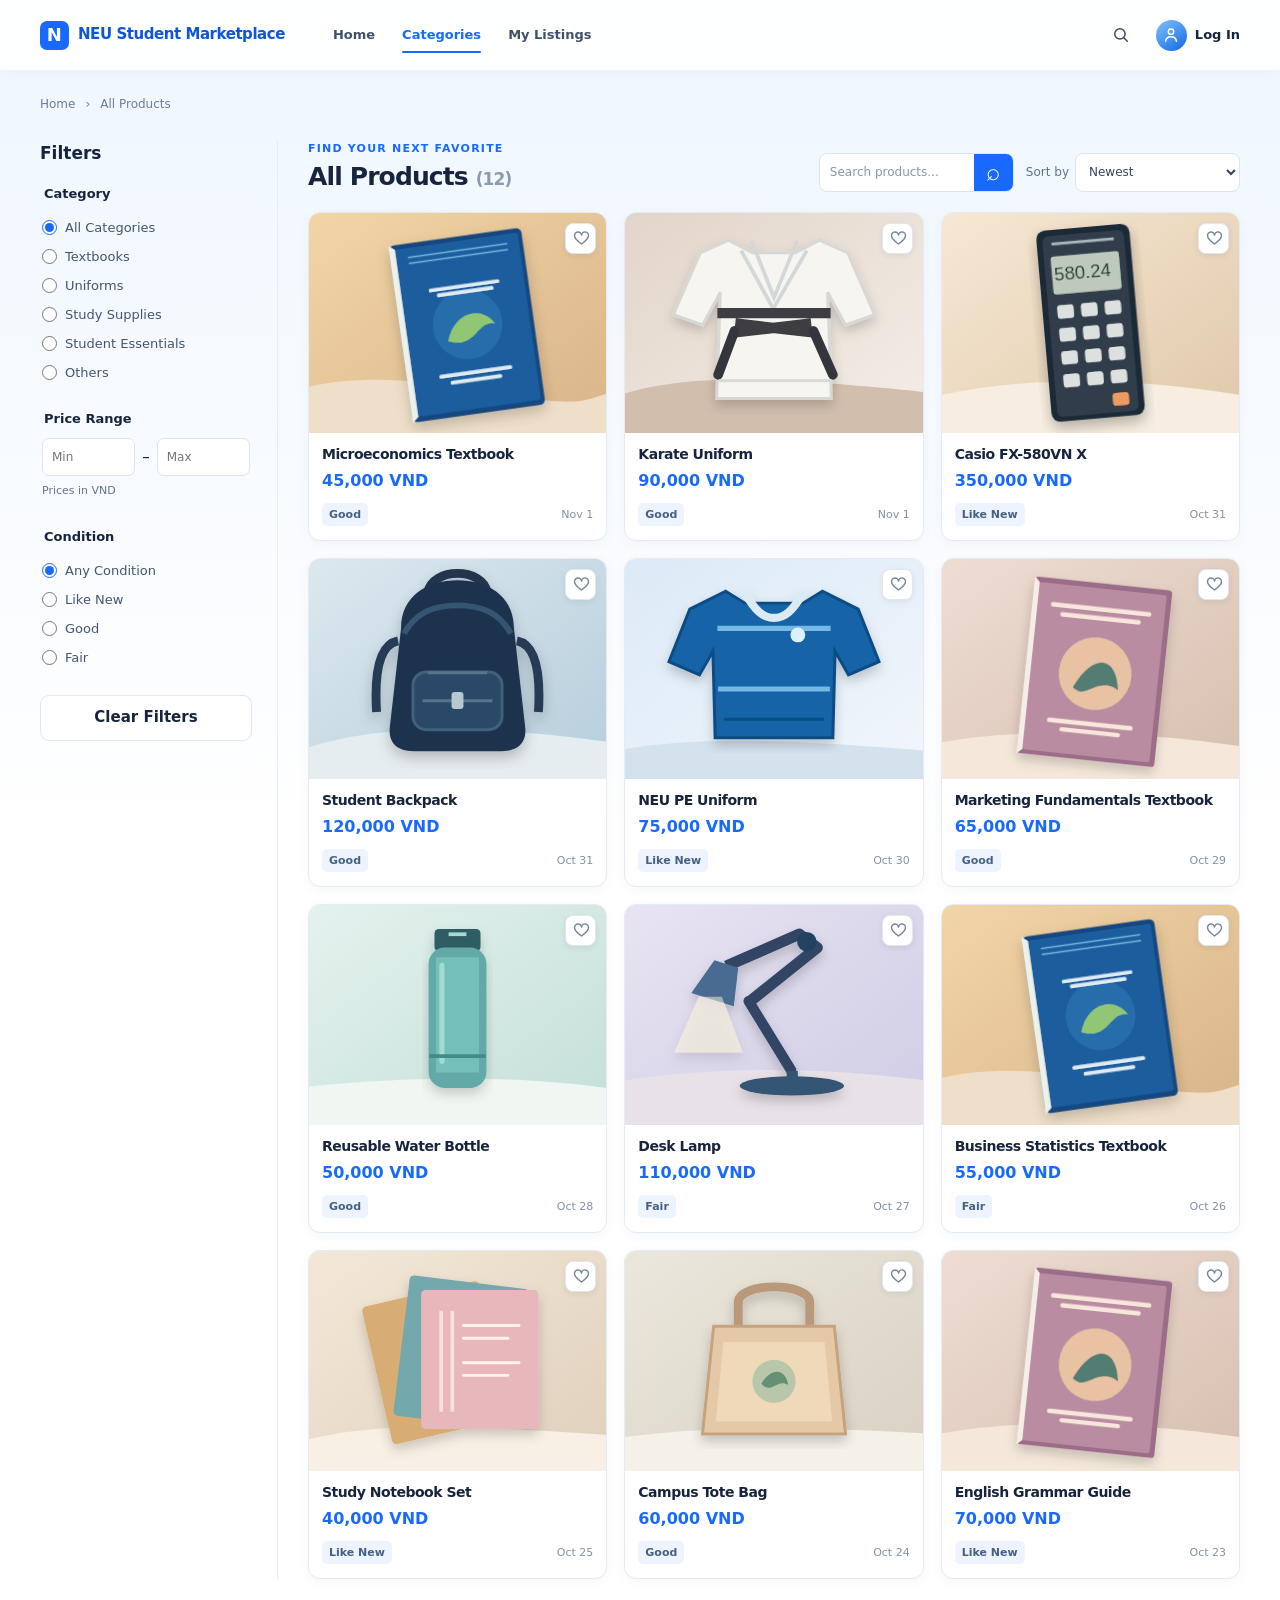
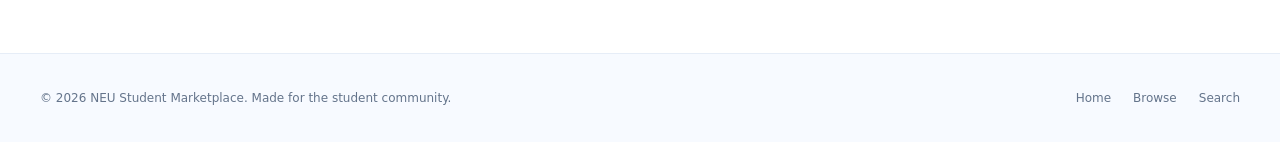
==== frontend/pages/browse.html @ 2f19b5b0 "feat(frontend): build home browse and search pages" ====
<!doctype html>
<html lang="en">
<head>
  <meta charset="utf-8">
  <meta name="viewport" content="width=device-width, initial-scale=1">
  <meta name="description" content="Browse and filter second-hand items listed by NEU students.">
  <link rel="icon" href="../assets/favicon.svg" type="image/svg+xml">
  <title>Browse | NEU Student Marketplace</title>
  <link rel="stylesheet" href="../css/base.css">
  <link rel="stylesheet" href="../css/components.css">
</head>
<body data-page="browse" data-root="..">
  <header class="site-header" id="site-header"></header>
  <main class="site-main catalog-main">
    <nav class="breadcrumbs" aria-label="Breadcrumb"><a href="../index.html">Home</a><span aria-hidden="true">›</span><span aria-current="page">All Products</span></nav>
    <div class="catalog-layout">
      <aside class="filter-sidebar" aria-label="Product filters">
        <details class="filter-disclosure" open><summary><span>Filters</span><span class="filter-chevron" aria-hidden="true">⌄</span></summary><div id="filters"></div></details>
      </aside>
      <section class="catalog-content" aria-labelledby="catalog-title">
        <div class="catalog-toolbar"><div><p class="section-kicker">Find your next favorite</p><h1 id="catalog-title">All Products <span id="result-count" class="result-count"></span></h1></div><div class="toolbar-actions"><form class="search-form toolbar-search" action="search.html" method="get" role="search"><label class="sr-only" for="browse-search">Search products</label><input id="browse-search" type="search" name="q" placeholder="Search products..."><button type="submit" aria-label="Search products">⌕</button></form><label class="sort-label" for="sort-select">Sort by <select id="sort-select" name="sort"><option value="newest">Newest</option><option value="price_asc">Price: Low to High</option><option value="price_desc">Price: High to Low</option></select></label></div></div>
        <div id="catalog-status" class="content-status" role="status">Loading listings…</div>
        <div id="product-grid" class="product-grid catalog-grid" aria-live="polite"></div>
        <div id="empty-state" class="empty-state" hidden><div class="empty-icon" aria-hidden="true">⌕</div><h2>No matching items found</h2><p>Try another category or adjust your filters.</p><button class="button button-primary" id="clear-empty" type="button">Clear Filters</button></div>
      </section>
    </div>
  </main>
  <footer class="site-footer" id="site-footer"></footer>
  <script type="module" src="../js/catalog.js"></script>
</body>
</html>
---- frontend/css/base.css ----
:root{--primary:#1769ff;--primary-dark:#0b4dd5;--bg:#f5f9ff;--surface:#fff;--text:#17243d;--muted:#64748b;--border:#e2e8f0;--radius:14px;--shadow:0 12px 36px rgba(28,76,137,.08)}
*{box-sizing:border-box}
html{scroll-behavior:smooth}
body{margin:0;background:linear-gradient(180deg,#eef6ff 0,#f8fbff 480px,#fff 850px);color:var(--text);font:15px/1.55 Inter,ui-sans-serif,system-ui,-apple-system,BlinkMacSystemFont,"Segoe UI",sans-serif}
button,input,select{font:inherit}
button{cursor:pointer}
a{color:inherit;text-decoration:none}
img{display:block;max-width:100%}
:focus-visible{outline:3px solid #ffb829;outline-offset:3px}
.sr-only{position:absolute;width:1px;height:1px;padding:0;margin:-1px;overflow:hidden;clip:rect(0,0,0,0);white-space:nowrap;border:0}
.site-main,.header-inner,.footer-inner{width:min(1200px,calc(100% - 48px));margin-inline:auto}
.site-main{min-height:calc(100vh - 190px)}
.button{display:inline-flex;align-items:center;justify-content:center;gap:8px;min-height:42px;padding:10px 18px;border:1px solid transparent;border-radius:9px;font-weight:700;white-space:nowrap;transition:background .2s,transform .2s,box-shadow .2s}
.button:hover{transform:translateY(-2px)}
.button-primary{background:var(--primary);color:#fff;box-shadow:0 6px 16px rgba(23,105,255,.16)}
.button-primary:hover{background:var(--primary-dark)}
.button-outline{border-color:var(--border);background:#fff;color:var(--text)}
.text-link{color:var(--primary);font-weight:750;white-space:nowrap}
.text-link:hover{text-decoration:underline}
.eyebrow,.section-kicker{margin:0 0 4px;color:var(--primary);font-size:11px;font-weight:850;letter-spacing:.11em;text-transform:uppercase}
h1,h2,h3,p{margin-top:0}
h1,h2,h3{line-height:1.15;letter-spacing:-.035em}
.content-status{color:var(--muted);padding:20px 0}
.content-status:empty{display:none}
@media(max-width:640px){.site-main,.header-inner,.footer-inner{width:min(100% - 28px,1200px)}body{font-size:14px}}
---- frontend/css/components.css ----
.site-header{position:relative;z-index:10;background:rgba(255,255,255,.96);border-bottom:1px solid #edf1f8;box-shadow:0 1px 10px rgba(30,72,137,.035)}
.header-inner{height:70px;display:flex;align-items:center;gap:30px}
.brand{display:flex;align-items:center;gap:9px;color:#0b55df;font-size:15px;font-weight:850;letter-spacing:-.03em;white-space:nowrap}
.brand-mark{width:29px;height:29px;display:grid;place-items:center;border-radius:7px;color:#fff;background:var(--primary);font-size:18px;font-weight:900;line-height:1;letter-spacing:-.15em;padding-right:3px}
.desktop-nav{display:flex;align-items:center;gap:27px;margin-left:18px;height:100%}
.desktop-nav a{height:100%;display:flex;align-items:center;position:relative;color:#405069;font-size:13px;font-weight:650;white-space:nowrap}
.desktop-nav a:hover,.desktop-nav a[aria-current="page"]{color:var(--primary)}
.desktop-nav a[aria-current="page"]:after{content:"";position:absolute;bottom:17px;left:0;right:0;height:2px;border-radius:2px;background:var(--primary)}
.header-actions{display:flex;align-items:center;gap:12px;margin-left:auto}
.icon-link{width:36px;height:36px;display:grid;place-items:center;border-radius:8px;color:#394963}
.icon-link:hover{background:#eef5ff;color:var(--primary)}
.account-link{display:flex;align-items:center;gap:8px;padding-left:5px;font-size:13px;font-weight:700}
.avatar{width:31px;height:31px;display:grid;place-items:center;border-radius:50%;background:linear-gradient(145deg,#7ec2ff,#1467df);color:#fff;font-size:12px;font-weight:800}
.mobile-menu-button,.mobile-nav{display:none}
.site-footer{margin-top:74px;border-top:1px solid #e6edf7;background:#f7faff}
.footer-inner{min-height:88px;display:flex;align-items:center;justify-content:space-between;gap:20px;color:var(--muted);font-size:12px}
.footer-inner a:hover{color:var(--primary)}
.footer-links{display:flex;gap:22px}
.hero{position:relative;min-height:365px;margin-top:26px;overflow:hidden;border-radius:17px;background:#dcefff url('../assets/campus-hero.png') center/cover no-repeat;box-shadow:var(--shadow)}
.hero:before{content:"";position:absolute;inset:0;background:linear-gradient(90deg,rgba(232,245,255,.98) 0%,rgba(233,246,255,.94) 34%,rgba(235,246,255,.52) 54%,rgba(255,255,255,0) 78%)}
.hero-content{position:relative;z-index:1;max-width:640px;padding:42px 50px}
.hero h1{margin:7px 0 13px;color:#10203d;font-size:clamp(36px,4vw,52px);font-weight:850;line-height:1.04}
.hero h1 span{color:#0b54d9}
.hero p:not(.eyebrow){max-width:445px;margin-bottom:24px;color:#364c67;font-size:15px}
.search-form{display:flex;align-items:center;border:1px solid #d8e5f5;background:#fff;box-shadow:0 8px 20px rgba(17,72,142,.1)}
.hero-search{width:min(100%,480px);height:54px;padding:5px 5px 5px 14px;border-radius:9px}
.search-form input{min-width:0;flex:1;border:0;outline:0;background:transparent;color:var(--text)}
.search-form input::placeholder{color:#8796ab}
.search-icon{color:#7d92ad;font-size:27px;line-height:1;margin-right:7px;transform:rotate(-20deg)}
.hero-search button{height:43px;min-height:43px;padding:0 20px}
.home-section{margin-top:47px}
.section-heading{display:flex;align-items:end;justify-content:space-between;gap:20px;margin-bottom:19px}
.section-heading h2{margin:0;font-size:25px;font-weight:800}
.category-grid{display:grid;grid-template-columns:repeat(5,minmax(0,1fr));gap:14px}
.category-tile{min-height:156px;padding:18px 10px 14px;display:flex;align-items:center;justify-content:center;flex-direction:column;border:1px solid rgba(23,105,255,.04);border-radius:13px;text-align:center;transition:transform .2s,box-shadow .2s}
.category-tile:hover{transform:translateY(-4px);box-shadow:0 12px 25px rgba(30,80,140,.12)}
.category-tile>span:nth-child(2){font-size:14px;font-weight:800}
.category-tile small{margin-top:2px;color:#576a84;font-size:11px}
.category-art{display:grid;place-items:center;width:64px;height:64px;margin-bottom:10px;border-radius:16px;background:rgba(255,255,255,.58);font-size:36px;line-height:1}
.tile-books{background:#fff1df}.tile-uniforms{background:#e4efff}.tile-supplies{background:#e0f7e9}.tile-essentials{background:#e5f4ff}.tile-other{background:#ffe9ec}
.recent-section{margin-top:50px}
.product-grid{display:grid;gap:17px}
.home-product-grid{grid-template-columns:repeat(4,minmax(0,1fr))}
.product-card{min-width:0;position:relative;overflow:hidden;border:1px solid #e5ebf3;border-radius:12px;background:#fff;box-shadow:0 3px 12px rgba(32,69,114,.045);transition:transform .2s,box-shadow .2s}
.product-card:hover{transform:translateY(-4px);box-shadow:0 12px 28px rgba(32,69,114,.12)}
.product-image-link{display:block;position:relative;aspect-ratio:1.35;background:#f0f5fb;overflow:hidden}
.product-image-link img{width:100%;height:100%;object-fit:cover;transition:transform .25s}
.product-card:hover img{transform:scale(1.04)}
.favorite-button{position:absolute;right:10px;top:10px;z-index:1;display:grid;place-items:center;width:31px;height:31px;border:1px solid #dfe7f1;border-radius:8px;background:#fff;color:#75869a;box-shadow:0 2px 6px rgba(0,0,0,.07)}
.favorite-button:hover,.favorite-button[aria-pressed="true"]{color:#ee3857}
.favorite-button svg{width:19px;height:19px}
.product-info{padding:12px 13px 14px}
.product-title{margin:0 0 5px;font-size:14px;font-weight:800;line-height:1.35}
.product-title a:hover{color:var(--primary)}
.product-price{margin:0;color:var(--primary);font-size:16px;font-weight:850}
.product-meta{display:flex;align-items:center;justify-content:space-between;gap:8px;margin-top:9px}
.condition-badge{display:inline-flex;align-items:center;padding:3px 7px;border-radius:5px;background:#eef4ff;color:#446083;font-size:11px;font-weight:650}
.product-date{color:#8391a4;font-size:11px;white-space:nowrap}
.sell-banner{margin-top:55px;padding:27px 32px;display:flex;align-items:center;justify-content:space-between;gap:24px;border-radius:14px;background:linear-gradient(110deg,#eaf3ff,#f7fbff);border:1px solid #dceaff}
.sell-banner h2{margin:0 0 5px;font-size:23px}.sell-banner p:last-child{margin:0;color:var(--muted)}
.catalog-main{padding-top:24px}
.breadcrumbs{display:flex;align-items:center;gap:10px;margin-bottom:26px;color:#6e7e93;font-size:12px}
.breadcrumbs a:hover{color:var(--primary)}
.catalog-layout{display:grid;grid-template-columns:238px minmax(0,1fr);gap:30px}
.filter-sidebar{border-right:1px solid #e7edf5;padding-right:25px}
.filter-disclosure summary{list-style:none;display:flex;align-items:center;justify-content:space-between;margin:0 0 18px;font-size:17px;font-weight:800;cursor:default}
.filter-disclosure summary::-webkit-details-marker{display:none}.filter-chevron{display:none}
.filter-group{margin-bottom:22px;padding:0;border:0}
.filter-group legend{margin-bottom:9px;font-size:13px;font-weight:800}
.filter-option{display:flex;align-items:center;gap:8px;min-height:29px;color:#45556e;font-size:13px;cursor:pointer}
.filter-option input{accent-color:var(--primary);width:15px;height:15px;margin:0}
.price-inputs{display:flex;align-items:center;gap:7px}
.price-inputs input{width:calc(50% - 10px);height:38px;padding:0 9px;border:1px solid #dce5f0;border-radius:7px;background:#fff;font-size:12px}
.price-inputs span{color:#a2afbf}
.filter-hint,.filter-error{margin:6px 0 0;color:var(--muted);font-size:11px}
.filter-error{color:#b4233b}
.clear-filter-button{width:100%;margin-top:1px}
.catalog-toolbar{display:flex;align-items:end;justify-content:space-between;gap:18px;margin:0 0 20px}
.catalog-toolbar h1{margin:0;font-size:25px;font-weight:820;line-height:1.25}
.result-count{color:#8b9bae;font-size:17px;font-weight:650}
#query-label{color:var(--primary);overflow-wrap:anywhere}
.toolbar-actions{display:flex;align-items:center;gap:12px}
.toolbar-search{width:195px;height:39px;border-radius:8px;box-shadow:none}
.toolbar-search input{padding-left:10px;font-size:12px}
.toolbar-search button{width:39px;height:37px;border:0;border-radius:0 7px 7px 0;background:var(--primary);color:#fff;font-size:24px;line-height:1}
.sort-label{display:flex;align-items:center;gap:6px;color:#62728a;font-size:12px;white-space:nowrap}
.sort-label select{max-width:170px;height:39px;padding:0 25px 0 9px;border:1px solid #dce5f0;border-radius:8px;background:#fff;color:#34445b;font-size:12px}
.catalog-grid{grid-template-columns:repeat(3,minmax(0,1fr))}
.empty-state{padding:70px 20px;text-align:center;border:1px dashed #d5e2f2;border-radius:14px;background:#f9fbff}
.empty-state[hidden]{display:none}
.empty-icon{width:62px;height:62px;display:grid;place-items:center;margin:0 auto 15px;border-radius:50%;background:#e8f1ff;color:var(--primary);font-size:40px;line-height:1;transform:rotate(-20deg)}
.empty-state h2{margin-bottom:6px;font-size:21px}.empty-state p{color:var(--muted)}
@media(max-width:1050px){.header-inner{gap:16px}.desktop-nav{gap:17px;margin-left:2px}.catalog-layout{gap:22px;grid-template-columns:205px minmax(0,1fr)}.filter-sidebar{padding-right:18px}.toolbar-search{width:155px}.catalog-grid{gap:12px}}
@media(max-width:800px){.desktop-nav,.header-actions .icon-link,.account-label{display:none}.mobile-menu-button{display:grid;place-items:center;width:38px;height:38px;margin-left:auto;border:1px solid var(--border);border-radius:8px;background:#fff;color:#263b59;font-size:20px}.header-actions{margin-left:0}.mobile-nav{display:none;flex-direction:column;gap:0;padding:5px 24px 16px;border-top:1px solid var(--border);background:#fff}.mobile-nav.open{display:flex}.mobile-nav a{padding:11px 2px;font-weight:650}.hero-content{padding:38px 34px}.hero:before{background:linear-gradient(90deg,rgba(232,245,255,.99),rgba(232,245,255,.89) 53%,rgba(232,245,255,.14))}.category-grid{grid-template-columns:repeat(3,minmax(0,1fr))}.home-product-grid{grid-template-columns:repeat(2,minmax(0,1fr))}.catalog-layout{display:block}.filter-sidebar{padding:0;border:0}.filter-disclosure{margin-bottom:20px;border:1px solid var(--border);border-radius:10px;background:#fff}.filter-disclosure summary{margin:0;padding:11px 15px;cursor:pointer}.filter-chevron{display:inline}.filter-disclosure[open] .filter-chevron{transform:rotate(180deg)}#filters{padding:3px 15px 15px;display:grid;grid-template-columns:repeat(3,minmax(0,1fr));gap:12px}.filter-group{margin:0}.clear-filter-button{align-self:end}.catalog-grid{grid-template-columns:repeat(3,minmax(0,1fr))}}
@media(max-width:640px){.header-inner{height:60px}.brand{font-size:13px}.brand-mark{width:27px;height:27px}.hero{min-height:360px;margin-top:15px;background-position:64% center}.hero:before{background:linear-gradient(90deg,rgba(232,245,255,.98),rgba(232,245,255,.83) 70%,rgba(232,245,255,.3))}.hero-content{padding:30px 23px}.hero h1{font-size:39px}.hero p:not(.eyebrow){font-size:14px}.hero-search{margin-top:18px}.hero-search button{padding:0 12px}.home-section{margin-top:35px}.section-heading h2{font-size:22px}.category-grid{grid-template-columns:repeat(2,minmax(0,1fr));gap:10px}.category-tile{min-height:126px}.category-art{width:51px;height:51px;font-size:29px}.category-tile small{font-size:10px}.home-product-grid,.catalog-grid{grid-template-columns:repeat(2,minmax(0,1fr));gap:10px}.product-image-link{aspect-ratio:1.1}.product-info{padding:9px 10px 11px}.product-title{font-size:12px}.product-price{font-size:13px}.product-date{display:none}.sell-banner{align-items:flex-start;flex-direction:column;padding:23px}.catalog-main{padding-top:17px}.breadcrumbs{margin-bottom:15px}.catalog-toolbar{align-items:flex-start;flex-direction:column}.toolbar-actions{width:100%}.toolbar-search{flex:1}.sort-label{flex-direction:column;align-items:flex-start;gap:2px}.sort-label select{max-width:145px}.catalog-toolbar h1{font-size:22px}#filters{grid-template-columns:repeat(2,minmax(0,1fr))}.footer-inner{padding-block:20px;align-items:flex-start;flex-direction:column;gap:8px}.footer-links{gap:15px}}
@media(max-width:400px){.brand{font-size:11px}.hero h1{font-size:34px}.hero-search input{font-size:11px}.hero-search button{font-size:12px}.product-grid{gap:8px}.product-meta{margin-top:6px}.sort-label select{max-width:125px;font-size:11px}#filters{grid-template-columns:1fr 1fr}}
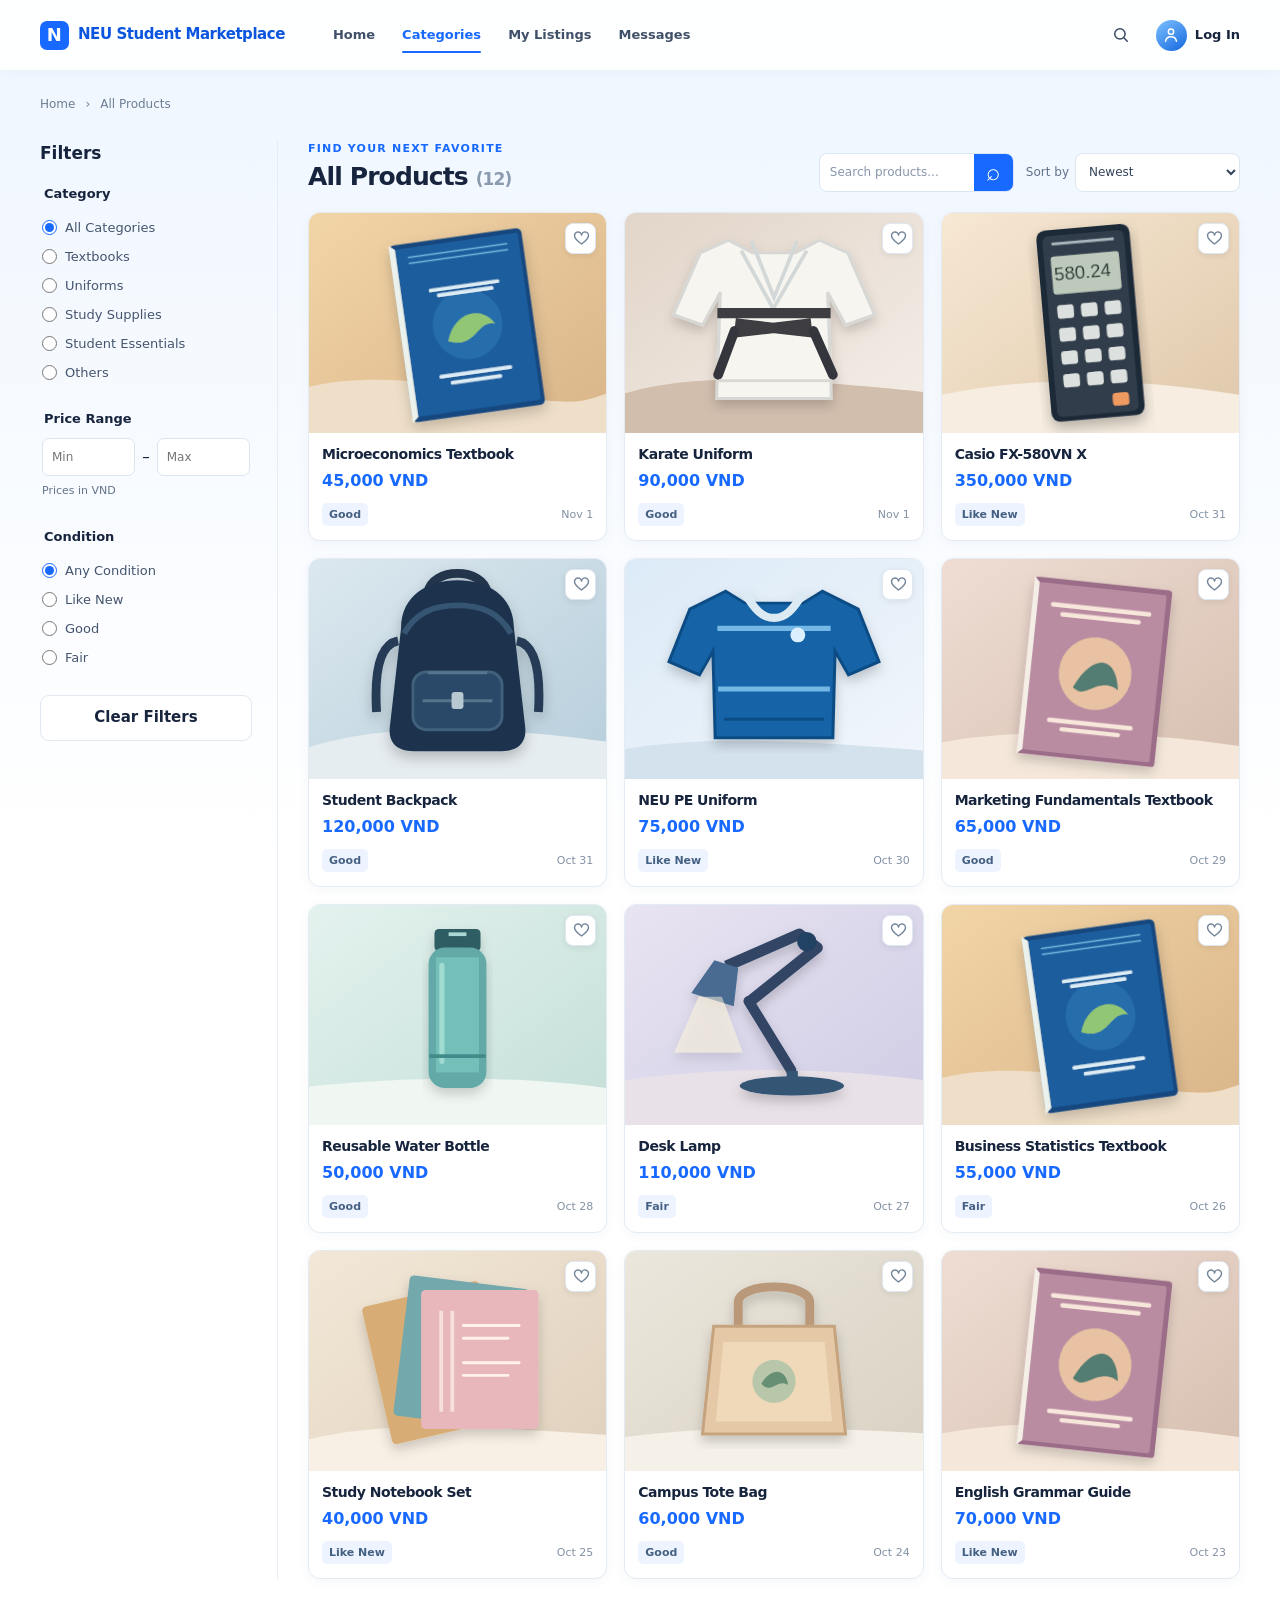
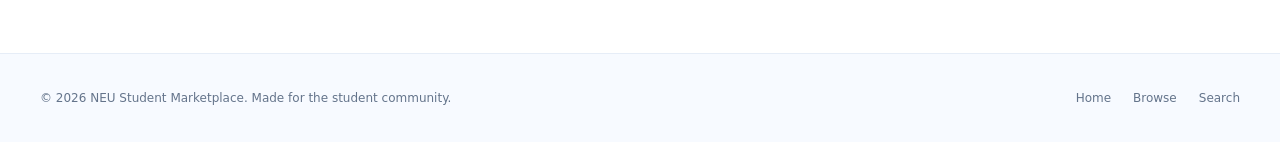
==== commit 75bea2b4: "feat(frontend): add chat and listing management for issue #4" ====
--- a/frontend/pages/browse.html
+++ b/frontend/pages/browse.html
@@ -8,6 +8,7 @@
   <title>Browse | NEU Student Marketplace</title>
   <link rel="stylesheet" href="../css/base.css">
   <link rel="stylesheet" href="../css/components.css">
+  <link rel="stylesheet" href="../css/responsive.css">
 </head>
 <body data-page="browse" data-root="..">
   <header class="site-header" id="site-header"></header>
--- a/frontend/css/responsive.css
+++ b/frontend/css/responsive.css
@@ -0,0 +1,29 @@
+/* Common audit fixes apply to FE1/FE2 without replacing their page styles. */
+[hidden]{display:none!important}
+.product-title,.detail-summary h1,.profile-heading h1,.profile-heading p,.detail-panel p,.location-box,.profile-panel>p,.breadcrumbs{overflow-wrap:anywhere}
+.breadcrumbs{flex-wrap:wrap}.header-inner{min-width:0}.session-notice{margin:0;padding:8px 24px;color:#b4233b;font-size:13px}.logout-button{border:0;background:transparent;color:var(--muted);font:inherit;cursor:pointer}
+.status-badge{display:inline-flex;align-items:center;gap:6px;padding:5px 10px;border-radius:6px;font-size:11px;font-weight:800}
+.status-badge:before{content:"";width:6px;height:6px;border-radius:50%;background:currentColor}
+.status-available{background:#e5f8eb;color:#168446}.status-reserved{background:#fff3d8;color:#a46800}.status-sold{background:#ffe9eb;color:#bc3248}
+.workspace-main{padding-block:28px}.workspace-heading{display:flex;justify-content:space-between;align-items:center;gap:16px;margin-bottom:22px}.workspace-heading h1{margin:0;font-size:30px}.workspace-notice{color:var(--muted);font-size:13px;overflow-wrap:anywhere}.workspace-notice:empty{display:none}.workspace-notice.is-error{color:#b4233b}
+.workspace-empty{padding:38px 18px;text-align:center}.workspace-empty h2{font-size:20px}.workspace-empty p{color:var(--muted)}
+/* Messaging */
+.chat-layout{display:grid;grid-template-columns:320px minmax(0,1fr);height:650px;height:min(720px,calc(100dvh - 235px));min-height:440px;overflow:hidden;border:1px solid var(--border);border-radius:var(--radius);background:var(--surface);box-shadow:var(--shadow)}
+.conversation-panel{min-width:0;overflow-y:auto;border-right:1px solid var(--border)}.conversation-panel>h2{padding:24px 20px 0;font-size:18px}.conversation-panel>.content-status,.conversation-panel>#chat-retry{margin:0 16px 14px;padding-block:8px}
+.conversation-button{display:grid;grid-template-columns:40px minmax(0,1fr);gap:10px;width:100%;padding:17px 16px;border:0;border-bottom:1px solid #edf1f7;background:white;text-align:left;color:var(--text);font:inherit;cursor:pointer}.conversation-button:hover{background:#f8fbff}.conversation-button[aria-current="true"]{background:#edf4ff;box-shadow:inset 3px 0 var(--primary)}
+.chat-avatar{display:grid;place-items:center;flex:none;width:40px;height:40px;border-radius:50%;background:#ddecff;color:#1558ba;font-weight:800;overflow:hidden}.chat-avatar img{width:100%;height:100%;object-fit:cover}
+.conversation-copy{min-width:0}.conversation-name-row{display:flex;justify-content:space-between;align-items:baseline;gap:8px}.conversation-name-row strong{overflow:hidden;text-overflow:ellipsis;white-space:nowrap;font-size:13px}.conversation-name-row time{flex:none;color:var(--muted);font-size:10px}.conversation-copy p{overflow:hidden;text-overflow:ellipsis;white-space:nowrap;font-size:12px;margin:4px 0 0;color:var(--muted)}.conversation-copy .conversation-item{color:#3c5f92;font-size:11px}
+.choose-conversation{display:flex;align-items:center;justify-content:center;flex-direction:column;padding:25px;text-align:center;color:var(--muted)}.choose-conversation h2{font-size:23px;color:var(--text)}
+.thread-panel{display:flex;flex-direction:column;min-width:0;min-height:0}.thread-heading{display:flex;align-items:center;gap:12px;min-height:78px;padding:16px 22px;border-bottom:1px solid var(--border)}.thread-heading a{font-weight:800;overflow-wrap:anywhere}#back-conversations{display:none}
+.thread-product{display:flex;align-items:center;gap:12px;margin:13px 20px 0;padding:10px;border-radius:9px;background:#f1f6ff;min-width:0}.thread-product img{width:46px;height:46px;object-fit:cover;border-radius:5px}.thread-product>span{min-width:0;flex:1;font-size:13px;font-weight:700;overflow-wrap:anywhere}.thread-product small{display:block;color:var(--primary);margin-top:3px}.thread-product .status-badge{flex:none}
+.thread-status{margin:8px 20px;color:var(--muted);font-size:12px}.thread-status:empty{display:none}
+.message-list{display:flex;flex:1;flex-direction:column;gap:14px;overflow-y:auto;overscroll-behavior:contain;list-style:none;margin:0;padding:22px 20px;min-height:0}.message{align-self:flex-start;max-width:82%;padding:11px 14px;background:#f0f3f8;border-radius:13px 13px 13px 3px}.message--out{align-self:flex-end;background:var(--primary);color:white;border-radius:13px 13px 3px 13px}.message p{margin:0;white-space:pre-wrap;overflow-wrap:anywhere;font-size:14px}.message time{display:block;margin-top:6px;font-size:10px;color:#65758b}.message--out time{color:#dceaff}
+.message-form{display:grid;grid-template-columns:minmax(0,1fr) auto;gap:10px;padding:14px 20px;border-top:1px solid var(--border)}.message-form textarea{width:100%;min-width:0;max-height:140px;resize:vertical;padding:10px 12px;border:1px solid var(--border);border-radius:8px;font:inherit;color:var(--text)}.message-form button{align-self:start}#message-error{grid-column:1/-1;margin:0;color:#b4233b;font-size:12px}#message-error:empty{display:none}
+/* Listing management */
+.management-panel{padding:0 24px 20px;border:1px solid var(--border);border-radius:var(--radius);background:white;box-shadow:var(--shadow)}.listing-tabs{display:flex;gap:22px;flex-wrap:wrap;border-bottom:1px solid var(--border);margin-bottom:8px}.listing-tabs button{min-height:54px;padding:13px 0;border:0;border-bottom:3px solid transparent;background:transparent;color:var(--muted);font:inherit;font-size:13px;font-weight:700}.listing-tabs [aria-selected="true"]{border-bottom-color:var(--primary);color:var(--primary)}
+.listing-table{width:100%;table-layout:fixed;border-collapse:collapse;text-align:left;font-size:13px}.listing-table th{padding:16px 8px;color:var(--muted);font-size:11px;font-weight:650}.listing-table th:first-child{width:35%}.listing-table th:nth-child(2){width:15%}.listing-table th:nth-child(3){width:16%}.listing-table th:nth-child(4){width:16%}.listing-table th:last-child{width:18%}.listing-table td{padding:17px 8px;border-top:1px solid var(--border);vertical-align:middle;overflow-wrap:anywhere}.listing-product{display:flex;align-items:center;gap:12px;font-weight:750}.listing-product img{flex:none;width:58px;height:58px;object-fit:cover;border-radius:7px}.listing-product span{min-width:0}.listing-price{font-weight:750;color:var(--primary)}.listing-status-select{width:100%;min-height:40px;border:1px solid var(--border);border-radius:6px;background:white;color:var(--text);font:inherit;font-size:12px;padding:6px}.listing-actions{display:flex;flex-wrap:wrap;gap:8px}.listing-actions .button{min-height:36px;padding:6px 10px;font-size:12px}.button-danger{background:#fff1f3;color:#b4233b;border-color:#f2cbd3}.button:disabled{opacity:.55;cursor:wait}
+#delete-dialog{max-width:min(440px,calc(100% - 28px));padding:28px;border:1px solid var(--border);border-radius:var(--radius);color:var(--text);box-shadow:var(--shadow)}#delete-dialog::backdrop{background:#132b4c66}#delete-description{overflow-wrap:anywhere;color:var(--muted)}#delete-error{color:#b4233b;font-size:13px}.dialog-actions{display:flex;justify-content:flex-end;gap:10px;margin-top:20px}
+@media(max-width:1050px){.desktop-nav{gap:14px;margin-left:0}.header-inner{gap:16px}.header-actions{gap:8px}.logout-button{font-size:12px}.chat-layout{grid-template-columns:275px minmax(0,1fr)}.management-panel{padding-inline:15px}.listing-tabs{gap:18px}}
+@media(max-width:800px){.header-actions .logout-button{display:none}.mobile-nav .logout-button{text-align:left;padding:11px 2px;font-weight:650;color:var(--text)}.chat-layout{grid-template-columns:240px minmax(0,1fr)}.thread-heading{padding-inline:14px}.thread-product{margin-inline:12px}.message-form{padding-inline:12px}.message-list{padding-inline:12px}}
+@media(max-width:700px){.workspace-main{padding-top:20px}.workspace-heading{align-items:flex-start;flex-wrap:wrap}.workspace-heading h1{font-size:26px}.workspace-heading>.button{font-size:12px;min-height:42px}.chat-layout{display:flex;min-height:450px;height:calc(100dvh - 215px);border-radius:10px}.conversation-panel{flex:1;border-right:0}.choose-conversation{display:none}.thread-panel{display:none;flex:1}.chat-layout.has-active .conversation-panel{display:none}.chat-layout.has-active .thread-panel{display:flex}.thread-heading{flex-wrap:wrap;padding:10px 12px;gap:8px}.thread-heading .chat-avatar{width:32px;height:32px}#back-conversations{display:inline-flex;min-height:36px;padding:5px 8px;font-size:11px}.thread-heading a{font-size:13px}.thread-product{margin:10px 10px 0;gap:8px}.thread-product .status-badge{font-size:10px;padding:4px 6px}.message{max-width:90%}.message-form{padding:10px}.message-form button{padding-inline:14px}.message-form textarea{font-size:16px}.management-panel{padding-inline:12px}.listing-tabs{gap:0;justify-content:space-between}.listing-tabs button{font-size:11px}.listing-table,.listing-table tbody{display:block}.listing-table thead{display:none}.listing-table tr{display:grid;grid-template-columns:1fr 1fr;gap:12px;border-top:1px solid var(--border);padding-block:16px}.listing-table td{display:block;border:0;padding:0}.listing-table td:first-child,.listing-table td:last-child{grid-column:1/-1}.listing-table td[data-label]:before{content:attr(data-label);display:block;margin-bottom:5px;color:var(--muted);font-size:11px}.listing-product img{width:64px;height:64px}.listing-actions .button{min-height:44px}.listing-status-select{min-height:44px}.profile-heading{overflow-wrap:anywhere}}
+@media(max-width:400px){.header-inner{gap:10px}.brand{font-size:11px}.header-actions{margin-left:auto}.mobile-menu-button{margin-left:0}.workspace-heading .button{white-space:normal}.thread-product .status-badge{display:none}.listing-tabs button{font-size:10px}.product-price{overflow-wrap:anywhere}.product-meta{flex-wrap:wrap}.detail-summary-top{flex-wrap:wrap}}
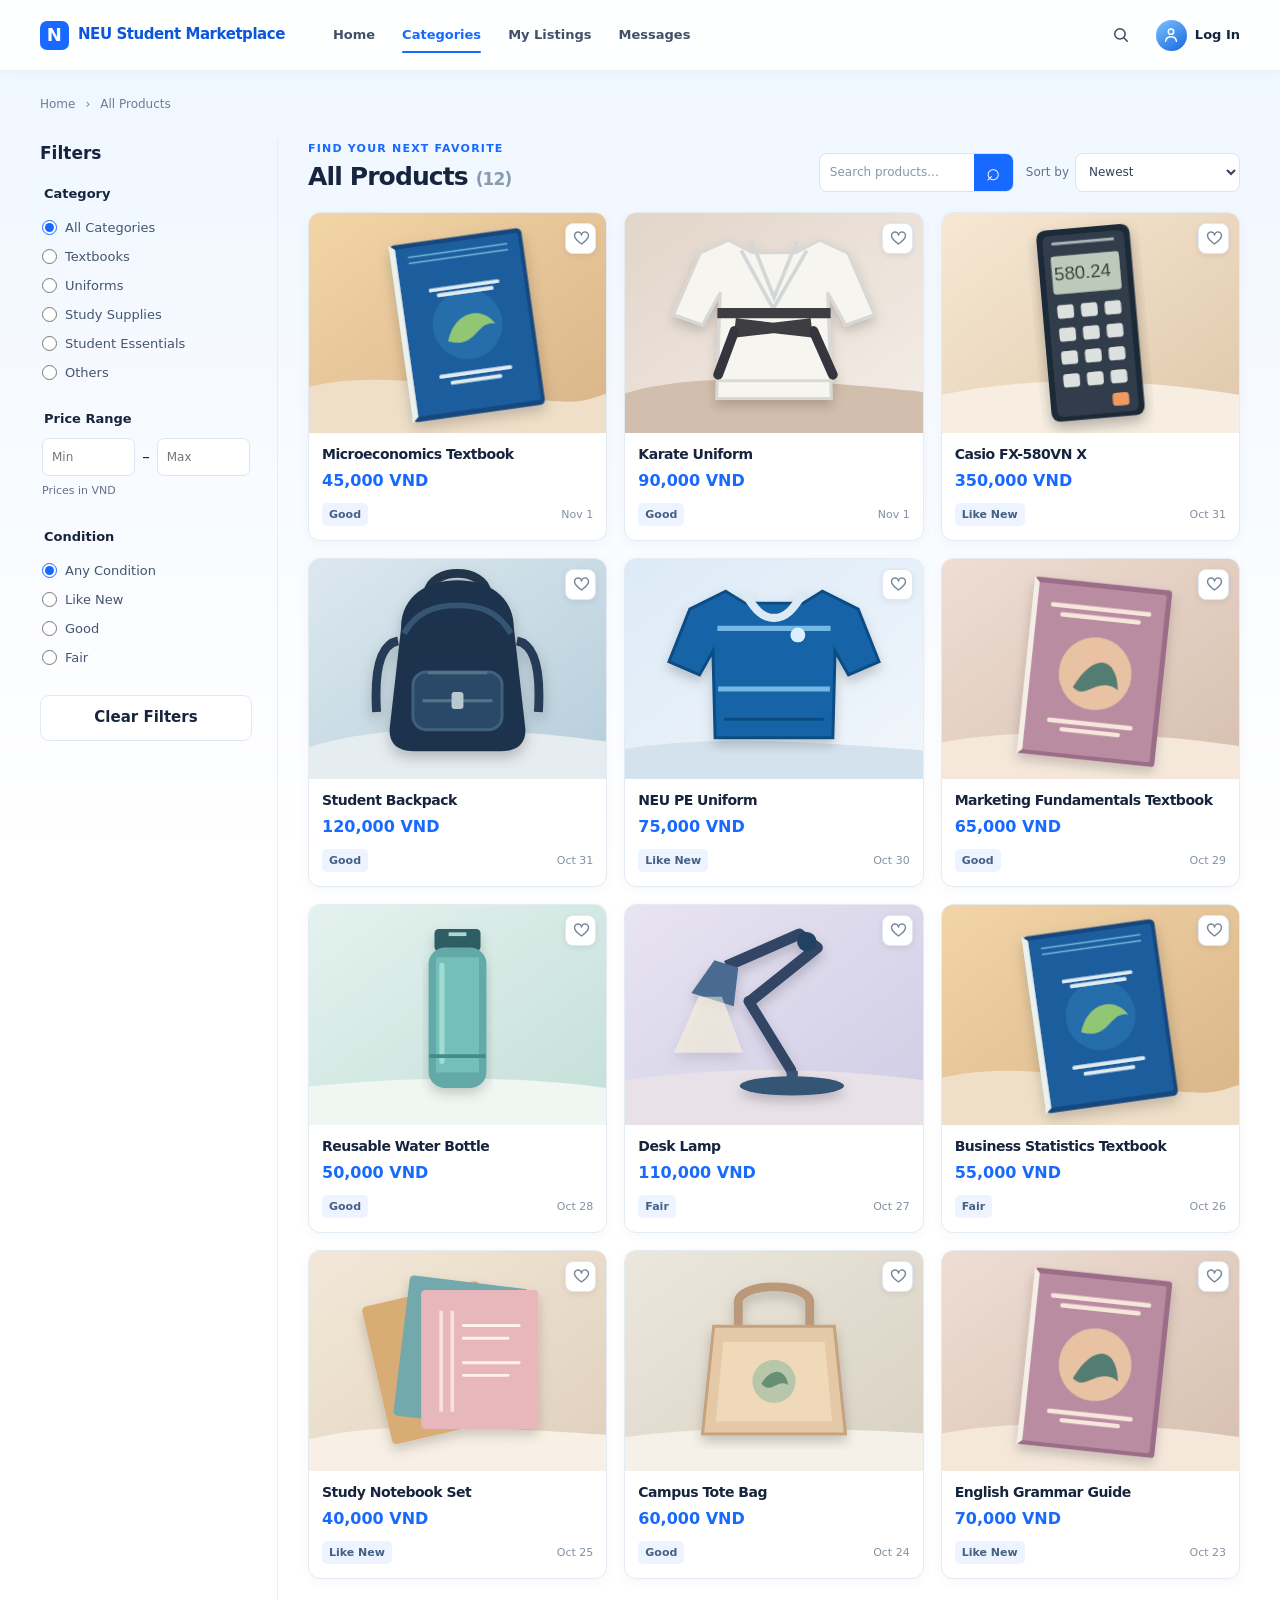
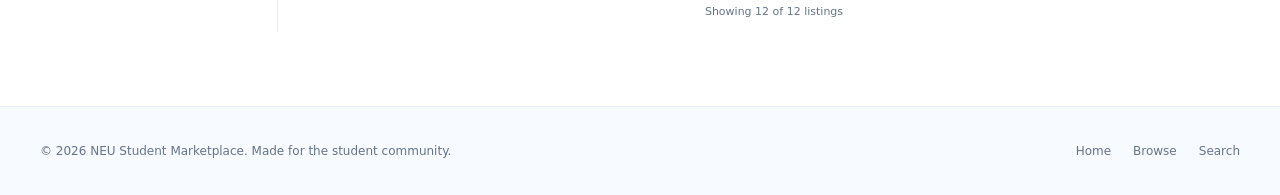
==== commit b617d1b6: "fix: add pagination for browse and search and prevent duplicate pagination requests" ====
--- a/frontend/pages/browse.html
+++ b/frontend/pages/browse.html
@@ -22,6 +22,7 @@
         <div class="catalog-toolbar"><div><p class="section-kicker">Find your next favorite</p><h1 id="catalog-title">All Products <span id="result-count" class="result-count"></span></h1></div><div class="toolbar-actions"><form class="search-form toolbar-search" action="search.html" method="get" role="search"><label class="sr-only" for="browse-search">Search products</label><input id="browse-search" type="search" name="q" placeholder="Search products..."><button type="submit" aria-label="Search products">⌕</button></form><label class="sort-label" for="sort-select">Sort by <select id="sort-select" name="sort"><option value="newest">Newest</option><option value="price_asc">Price: Low to High</option><option value="price_desc">Price: High to Low</option></select></label></div></div>
         <div id="catalog-status" class="content-status" role="status">Loading listings…</div>
         <div id="product-grid" class="product-grid catalog-grid" aria-live="polite"></div>
+        <div class="catalog-pagination"><p id="visible-count" class="filter-hint" role="status"></p><button id="load-more" class="button button-outline" type="button" hidden>Load More</button></div>
         <div id="empty-state" class="empty-state" hidden><div class="empty-icon" aria-hidden="true">⌕</div><h2>No matching items found</h2><p>Try another category or adjust your filters.</p><button class="button button-primary" id="clear-empty" type="button">Clear Filters</button></div>
       </section>
     </div>
--- a/frontend/css/components.css
+++ b/frontend/css/components.css
@@ -94,3 +94,9 @@
 @media(max-width:800px){.desktop-nav,.header-actions .icon-link,.account-label{display:none}.mobile-menu-button{display:grid;place-items:center;width:38px;height:38px;margin-left:auto;border:1px solid var(--border);border-radius:8px;background:#fff;color:#263b59;font-size:20px}.header-actions{margin-left:0}.mobile-nav{display:none;flex-direction:column;gap:0;padding:5px 24px 16px;border-top:1px solid var(--border);background:#fff}.mobile-nav.open{display:flex}.mobile-nav a{padding:11px 2px;font-weight:650}.hero-content{padding:38px 34px}.hero:before{background:linear-gradient(90deg,rgba(232,245,255,.99),rgba(232,245,255,.89) 53%,rgba(232,245,255,.14))}.category-grid{grid-template-columns:repeat(3,minmax(0,1fr))}.home-product-grid{grid-template-columns:repeat(2,minmax(0,1fr))}.catalog-layout{display:block}.filter-sidebar{padding:0;border:0}.filter-disclosure{margin-bottom:20px;border:1px solid var(--border);border-radius:10px;background:#fff}.filter-disclosure summary{margin:0;padding:11px 15px;cursor:pointer}.filter-chevron{display:inline}.filter-disclosure[open] .filter-chevron{transform:rotate(180deg)}#filters{padding:3px 15px 15px;display:grid;grid-template-columns:repeat(3,minmax(0,1fr));gap:12px}.filter-group{margin:0}.clear-filter-button{align-self:end}.catalog-grid{grid-template-columns:repeat(3,minmax(0,1fr))}}
 @media(max-width:640px){.header-inner{height:60px}.brand{font-size:13px}.brand-mark{width:27px;height:27px}.hero{min-height:360px;margin-top:15px;background-position:64% center}.hero:before{background:linear-gradient(90deg,rgba(232,245,255,.98),rgba(232,245,255,.83) 70%,rgba(232,245,255,.3))}.hero-content{padding:30px 23px}.hero h1{font-size:39px}.hero p:not(.eyebrow){font-size:14px}.hero-search{margin-top:18px}.hero-search button{padding:0 12px}.home-section{margin-top:35px}.section-heading h2{font-size:22px}.category-grid{grid-template-columns:repeat(2,minmax(0,1fr));gap:10px}.category-tile{min-height:126px}.category-art{width:51px;height:51px;font-size:29px}.category-tile small{font-size:10px}.home-product-grid,.catalog-grid{grid-template-columns:repeat(2,minmax(0,1fr));gap:10px}.product-image-link{aspect-ratio:1.1}.product-info{padding:9px 10px 11px}.product-title{font-size:12px}.product-price{font-size:13px}.product-date{display:none}.sell-banner{align-items:flex-start;flex-direction:column;padding:23px}.catalog-main{padding-top:17px}.breadcrumbs{margin-bottom:15px}.catalog-toolbar{align-items:flex-start;flex-direction:column}.toolbar-actions{width:100%}.toolbar-search{flex:1}.sort-label{flex-direction:column;align-items:flex-start;gap:2px}.sort-label select{max-width:145px}.catalog-toolbar h1{font-size:22px}#filters{grid-template-columns:repeat(2,minmax(0,1fr))}.footer-inner{padding-block:20px;align-items:flex-start;flex-direction:column;gap:8px}.footer-links{gap:15px}}
 @media(max-width:400px){.brand{font-size:11px}.hero h1{font-size:34px}.hero-search input{font-size:11px}.hero-search button{font-size:12px}.product-grid{gap:8px}.product-meta{margin-top:6px}.sort-label select{max-width:125px;font-size:11px}#filters{grid-template-columns:1fr 1fr}}
+
+/* Browse/Search progressive pagination */
+.catalog-pagination{display:flex;align-items:center;justify-content:center;flex-direction:column;gap:12px;margin:24px 0 12px;text-align:center}
+.catalog-pagination .filter-hint{margin:0}
+.catalog-pagination [hidden]{display:none}
+.catalog-pagination button:disabled{opacity:.6;cursor:wait}
